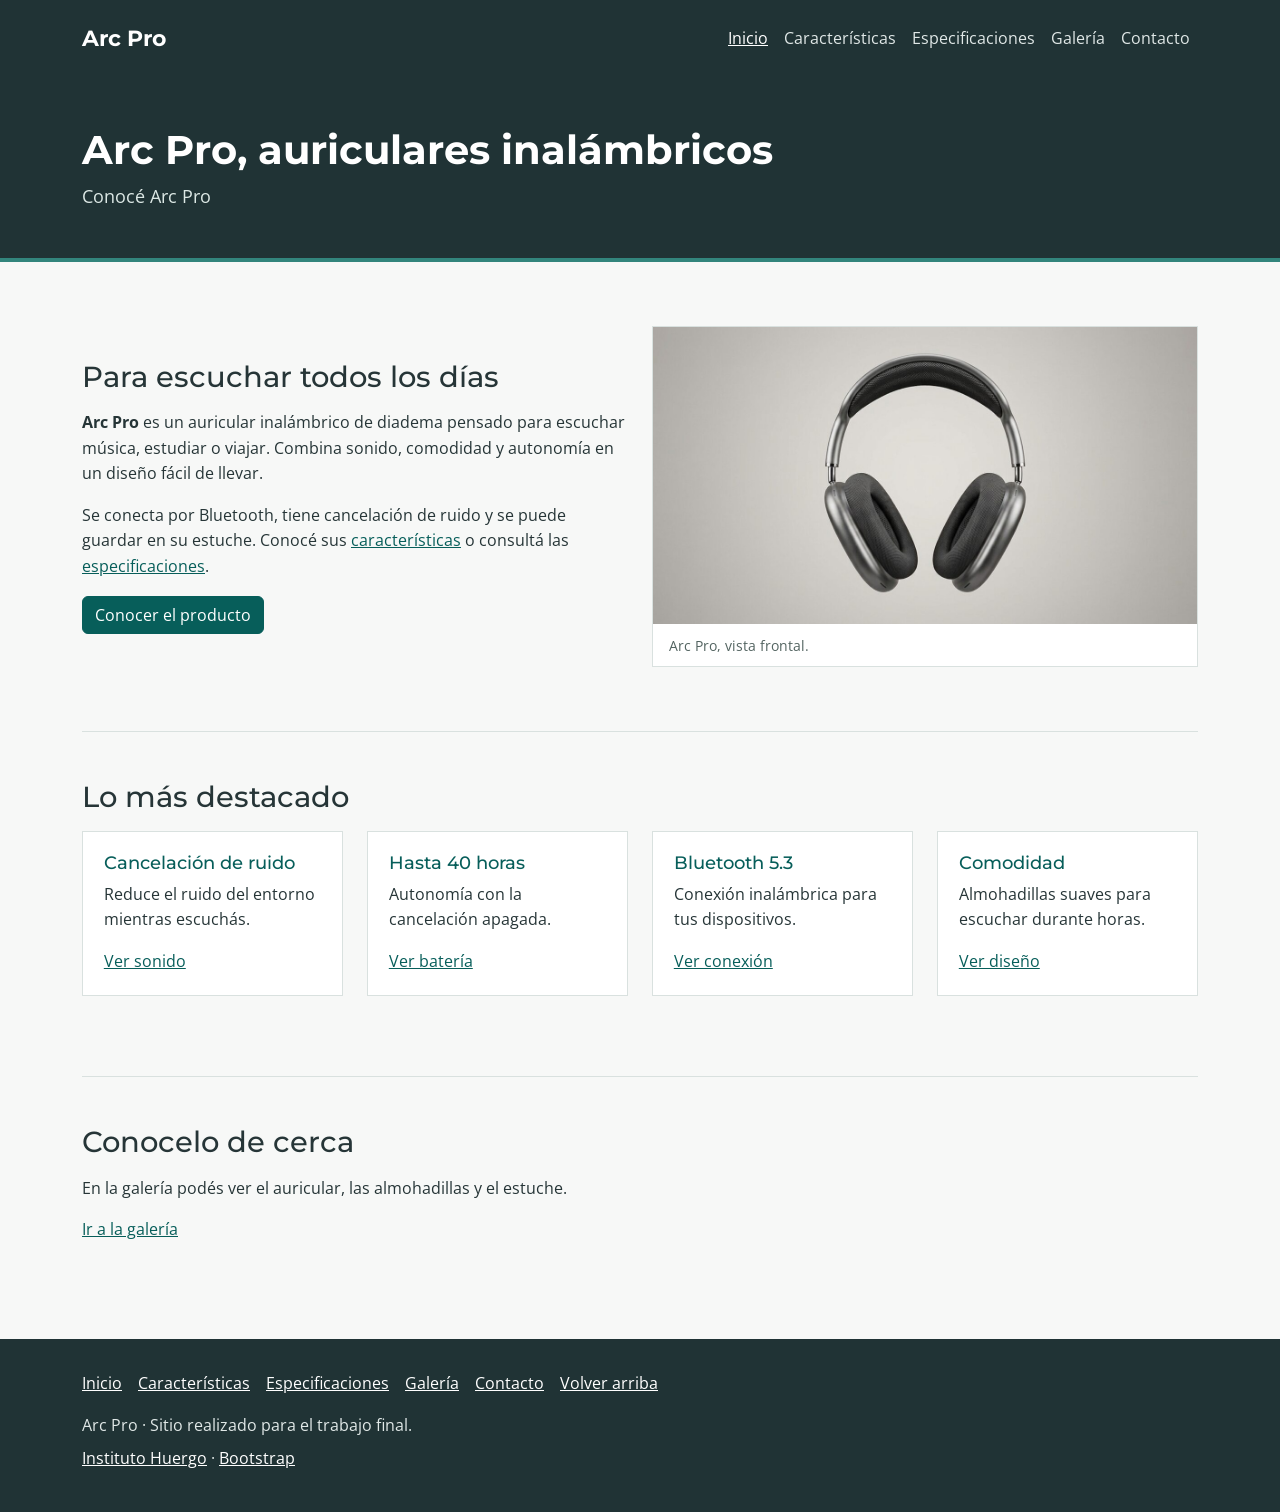
==== index.html @ f51bebc5 "nuevo cambio" ====
<!DOCTYPE html>
<html lang="es">
<head>
  <meta charset="utf-8">
  <meta name="viewport" content="width=device-width, initial-scale=1">
  <meta name="description" content="Auriculares inalámbricos de los auriculares inalámbricos Arc Pro.">
  <title>Auriculares inalámbricos | Arc Pro</title>
  <link rel="preconnect" href="https://fonts.googleapis.com"
  <link rel="preconnect" href="https://fonts.gstatic.com" crossorigin>
  <link href="https://fonts.googleapis.com/css2?family=Montserrat:wght@600;700&amp;family=Open+Sans:wght@400;600&amp;display=swap" rel="stylesheet">
  <link href="https://cdn.jsdelivr.net/npm/bootstrap@5.3.0-alpha3/dist/css/bootstrap.min.css" rel="stylesheet" integrity="sha384-KK94CHFLLe+nY2dmCWGMq91rCGa5gtU4mk92HdvYe+M/SXH301p5ILy+dN9+nJOZ" crossorigin="anonymous">
  <link rel="stylesheet" href="css/estilos.css">
</head>
<body>
<header id="inicio">
  <nav class="navbar navbar-expand-md navbar-dark" aria-label="Navegación principal">
    <div class="container">
      <a class="navbar-brand" href="index.html">Arc Pro</a>
      <button class="navbar-toggler" type="button" data-bs-toggle="collapse" data-bs-target="#menu" aria-controls="menu" aria-expanded="false" aria-label="Mostrar u ocultar el menú"><span class="navbar-toggler-icon"></span></button>
      <div class="collapse navbar-collapse" id="menu">
        <ul class="navbar-nav ms-auto">
        <li class="nav-item"><a class="nav-link active" aria-current="page" href="index.html">Inicio</a></li>
        <li class="nav-item"><a class="nav-link" href="caracteristicas.html">Características</a></li>
        <li class="nav-item"><a class="nav-link" href="especificaciones.html">Especificaciones</a></li>
        <li class="nav-item"><a class="nav-link" href="galeria.html">Galería</a></li>
        <li class="nav-item"><a class="nav-link" href="contacto.html">Contacto</a></li>
        </ul>
      </div>
    </div>
  </nav>
  <div class="container portada">
    <h1>Arc Pro, auriculares inalámbricos</h1>
    <p>Conocé Arc Pro</p>
  </div>
</header>
<main class="container">

<section id="presentacion">
  <div class="row align-items-center">
    <div class="col-12 col-md-6">
      <h2>Para escuchar todos los días</h2>
      <p><strong>Arc Pro</strong> es un auricular inalámbrico de diadema pensado para escuchar música, estudiar o viajar. Combina sonido, comodidad y autonomía en un diseño fácil de llevar.</p>
      <p>Se conecta por Bluetooth, tiene cancelación de ruido y se puede guardar en su estuche. Conocé sus <a href="caracteristicas.html">características</a> o consultá las <a href="especificaciones.html">especificaciones</a>.</p>
      <a class="btn btn-primary" href="caracteristicas.html">Conocer el producto</a>
    </div>
    <div class="col-12 col-md-6">
      <figure>
        <img class="img-fluid" src="imagenes/vista_frontal.jpg" alt="Auriculares de diadema grises vistos de frente">
        <figcaption>Arc Pro, vista frontal.</figcaption>
      </figure>
    </div>
  </div>
</section>
<section id="destacados">
  <h2>Lo más destacado</h2>
  <ul class="row list-unstyled">
    <li class="col-12 col-md-6 col-lg-3"><div class="tarjeta"><h3>Cancelación de ruido</h3><p>Reduce el ruido del entorno mientras escuchás.</p><a href="caracteristicas.html#sonido">Ver sonido</a></div></li>
    <li class="col-12 col-md-6 col-lg-3"><div class="tarjeta"><h3>Hasta 40 horas</h3><p>Autonomía con la cancelación apagada.</p><a href="caracteristicas.html#bateria">Ver batería</a></div></li>
    <li class="col-12 col-md-6 col-lg-3"><div class="tarjeta"><h3>Bluetooth 5.3</h3><p>Conexión inalámbrica para tus dispositivos.</p><a href="caracteristicas.html#conectividad">Ver conexión</a></div></li>
    <li class="col-12 col-md-6 col-lg-3"><div class="tarjeta"><h3>Comodidad</h3><p>Almohadillas suaves para escuchar durante horas.</p><a href="caracteristicas.html#comodidad">Ver diseño</a></div></li>
  </ul>
</section>
<section id="galeria">
  <h2>Conocelo de cerca</h2>
  <p>En la galería podés ver el auricular, las almohadillas y el estuche.</p>
  <a href="galeria.html">Ir a la galería</a>
</section>
</main>
<footer>
  <div class="container">
    <nav aria-label="Navegación del pie">
      <ul class="list-unstyled d-flex flex-wrap gap-3">
        <li><a href="index.html">Inicio</a></li>
        <li><a href="caracteristicas.html">Características</a></li>
        <li><a href="especificaciones.html">Especificaciones</a></li>
        <li><a href="galeria.html">Galería</a></li>
        <li><a href="contacto.html">Contacto</a></li>
        <li><a href="#inicio">Volver arriba</a></li>
      </ul>
    </nav>
    <p>Arc Pro · Sitio realizado para el trabajo final.</p>
    <p><a href="https://www.huergo.edu.ar/">Instituto Huergo</a> · <a href="https://getbootstrap.com/">Bootstrap</a></p>
  </div>
</footer>
<script src="https://cdn.jsdelivr.net/npm/bootstrap@5.3.0-alpha3/dist/js/bootstrap.bundle.min.js" integrity="sha384-ENjdO4Dr2bkBIFxQpeoTz1HIcje39Wm4jDKdf19U8gI4ddQ3GYNS7NTKfAdVQSZe" crossorigin="anonymous"></script>
</body>
</html>
---- css/estilos.css ----
body {
  font-family: 'Open Sans', sans-serif;
  color: #263537;
  background-color: #f7f8f7;
  line-height: 1.6;
}

h1, h2, h3, .navbar-brand {
  font-family: 'Montserrat', sans-serif;
}

h2 {
  font-size: 1.8rem;
  margin-bottom: 1rem;
}

h3 {
  font-size: 1.1rem;
}

a {
  color: #075e5a;
}

a:hover {
  color: #168078;
}

header {
  color: white;
  background-color: #203335;
}

#inicio {
  border-bottom: 4px solid #32857c;
}

.navbar {
  padding: 1rem 0;
}

.navbar-brand {
  font-weight: 700;
  font-size: 1.4rem;
}

.navbar-dark .navbar-nav .nav-link {
  color: #e0e8e7;
}

.navbar-dark .navbar-nav .nav-link:hover,
.navbar-dark .navbar-nav .nav-link.active {
  color: white;
  text-decoration: underline;
}

.portada {
  padding-top: 3rem;
  padding-bottom: 3rem;
}

.portada h1 {
  font-size: 2.5rem;
  font-weight: 700;
}

.portada p {
  font-size: 1.1rem;
  margin-bottom: 0;
  color: #dce8e5;
}

main {
  padding-bottom: 3rem;
}

section {
  padding: 3rem 0;
  border-bottom: 1px solid #d9e1df;
}

section:last-child {
  border-bottom: 0;
}

section p {
  max-width: 680px;
}

figure {
  margin: 1rem 0;
  background-color: white;
  border: 1px solid #d9e1df;
}

figure img {
  display: block;
  width: 100%;
  height: auto;
}

figcaption {
  padding: 0.6rem 1rem;
  color: #536461;
  font-size: 0.9rem;
}

#destacados li {
  margin-bottom: 1rem;
}

.tarjeta {
  height: 100%;
  padding: 1.3rem;
  background-color: white;
  border: 1px solid #d9e1df;
}

.tarjeta h3 {
  color: #075e5a;
}

dt {
  margin-top: 1rem;
  color: #075e5a;
}

dd {
  margin-bottom: 0.3rem;
}

#formulario {
  padding: 1.5rem;
  background-color: white;
  border: 1px solid #d9e1df;
}

.btn-primary {
  background-color: #075e5a;
  border-color: #075e5a;
}

.btn-primary:hover {
  background-color: #064a47;
  border-color: #064a47;
}

.aviso {
  margin-top: 1rem;
  padding: 1.2rem;
  background-color: #e8f1ef;
  border-left: 4px solid #32857c;
}

footer {
  padding: 2rem 0;
  color: #e0e8e7;
  background-color: #203335;
}

footer a {
  color: white;
}

footer a:hover {
  color: #c8e3df;
}

footer p {
  margin-bottom: 0.5rem;
}

@media (max-width: 767px) {
  .portada h1 {
    font-size: 2rem;
  }
  .portada {
    padding: 2rem 0.75rem;
  }
  section {
    padding: 2rem 0;
  }
}
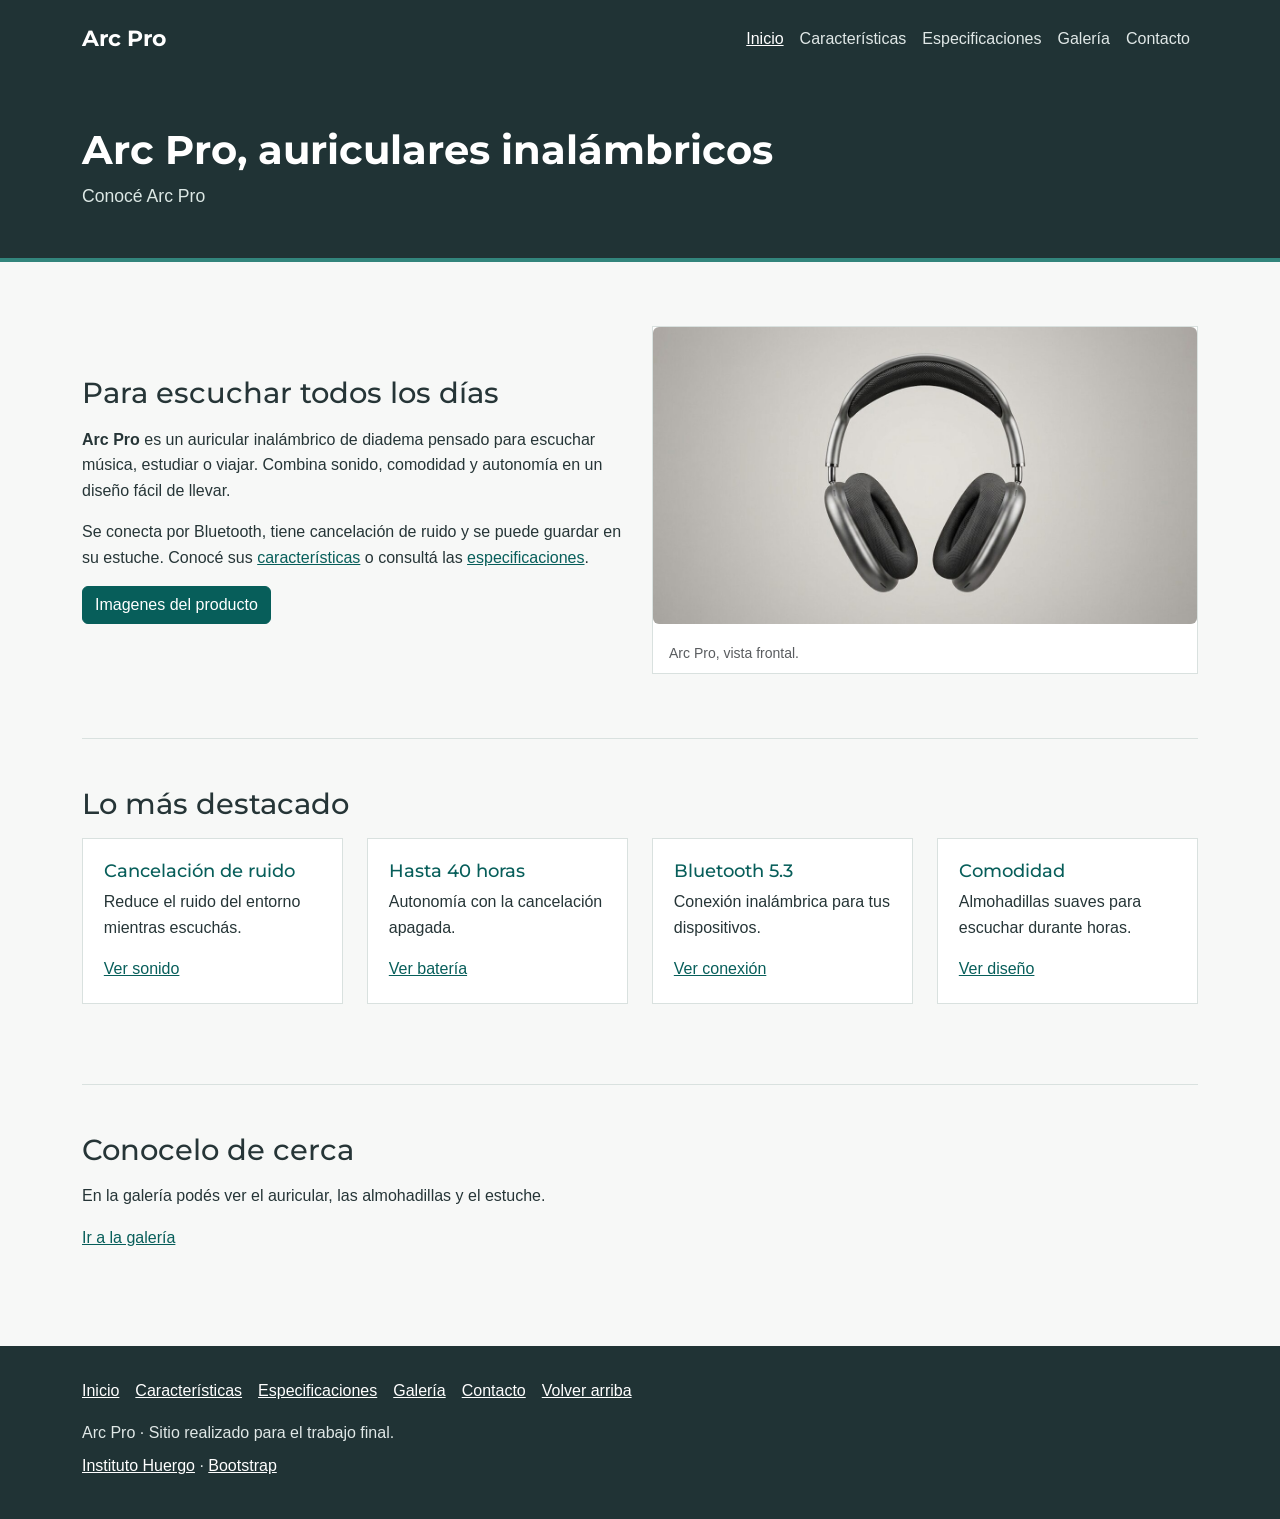
==== commit 1affa26b: "cambie unas pares de cosas" ====
--- a/index.html
+++ b/index.html
@@ -3,12 +3,12 @@
 <head>
   <meta charset="utf-8">
   <meta name="viewport" content="width=device-width, initial-scale=1">
-  <meta name="description" content="Auriculares inalámbricos de los auriculares inalámbricos Arc Pro.">
-  <title>Auriculares inalámbricos | Arc Pro</title>
-  <link rel="preconnect" href="https://fonts.googleapis.com"
+  <title>ARC Pro</title>
+  <link rel="icon" type="image/svg+xml" href="imagenes/logo_web.png">
+  <link rel="preconnect" href="https://fonts.googleapis.com">
   <link rel="preconnect" href="https://fonts.gstatic.com" crossorigin>
-  <link href="https://fonts.googleapis.com/css2?family=Montserrat:wght@600;700&amp;family=Open+Sans:wght@400;600&amp;display=swap" rel="stylesheet">
-  <link href="https://cdn.jsdelivr.net/npm/bootstrap@5.3.0-alpha3/dist/css/bootstrap.min.css" rel="stylesheet" integrity="sha384-KK94CHFLLe+nY2dmCWGMq91rCGa5gtU4mk92HdvYe+M/SXH301p5ILy+dN9+nJOZ" crossorigin="anonymous">
+  <link href="https://fonts.googleapis.com/css2?family=Montserrat:ital,wght@0,100..900;1,100..900&display=swap" rel="stylesheet">
+  <link href="https://cdn.jsdelivr.net/npm/bootstrap@5.3.8/dist/css/bootstrap.min.css" rel="stylesheet">
   <link rel="stylesheet" href="css/estilos.css">
 </head>
 <body>
@@ -16,14 +16,32 @@
   <nav class="navbar navbar-expand-md navbar-dark" aria-label="Navegación principal">
     <div class="container">
       <a class="navbar-brand" href="index.html">Arc Pro</a>
-      <button class="navbar-toggler" type="button" data-bs-toggle="collapse" data-bs-target="#menu" aria-controls="menu" aria-expanded="false" aria-label="Mostrar u ocultar el menú"><span class="navbar-toggler-icon"></span></button>
+      <button class="navbar-toggler" type="button" data-bs-toggle="collapse" data-bs-target="#menu" aria-controls="menu" aria-expanded="false" aria-label="Mostrar u ocultar el menú">
+        <span class="navbar-toggler-icon"></span>
+      </button>
       <div class="collapse navbar-collapse" id="menu">
+        
         <ul class="navbar-nav ms-auto">
-        <li class="nav-item"><a class="nav-link active" aria-current="page" href="index.html">Inicio</a></li>
-        <li class="nav-item"><a class="nav-link" href="caracteristicas.html">Características</a></li>
-        <li class="nav-item"><a class="nav-link" href="especificaciones.html">Especificaciones</a></li>
-        <li class="nav-item"><a class="nav-link" href="galeria.html">Galería</a></li>
-        <li class="nav-item"><a class="nav-link" href="contacto.html">Contacto</a></li>
+
+          <li class="nav-item">
+            <a class="nav-link active" aria-current="page" href="index.html">Inicio</a>
+          </li>
+
+          <li class="nav-item">
+            <a class="nav-link" href="caracteristicas.html">Características</a>
+          </li>
+
+          <li class="nav-item">
+            <a class="nav-link" href="especificaciones.html">Especificaciones</a>
+          </li>
+
+          <li class="nav-item">
+            <a class="nav-link" href="galeria.html">Galería</a>
+          </li>
+
+          <li class="nav-item">
+            <a class="nav-link" href="contacto.html">Contacto</a>
+          </li>
         </ul>
       </div>
     </div>
@@ -41,12 +59,13 @@
       <h2>Para escuchar todos los días</h2>
       <p><strong>Arc Pro</strong> es un auricular inalámbrico de diadema pensado para escuchar música, estudiar o viajar. Combina sonido, comodidad y autonomía en un diseño fácil de llevar.</p>
       <p>Se conecta por Bluetooth, tiene cancelación de ruido y se puede guardar en su estuche. Conocé sus <a href="caracteristicas.html">características</a> o consultá las <a href="especificaciones.html">especificaciones</a>.</p>
-      <a class="btn btn-primary" href="caracteristicas.html">Conocer el producto</a>
+
+      <a class="btn btn-primary" href="galeria.html">Imagenes del producto</a>
     </div>
     <div class="col-12 col-md-6">
-      <figure>
-        <img class="img-fluid" src="imagenes/vista_frontal.jpg" alt="Auriculares de diadema grises vistos de frente">
-        <figcaption>Arc Pro, vista frontal.</figcaption>
+      <figure class="figure">
+        <img src="imagenes/vista_frontal.jpg" class="figure-img img-fluid rounded">
+        <figcaption class="figure-caption">Arc Pro, vista frontal.</figcaption>
       </figure>
     </div>
   </div>
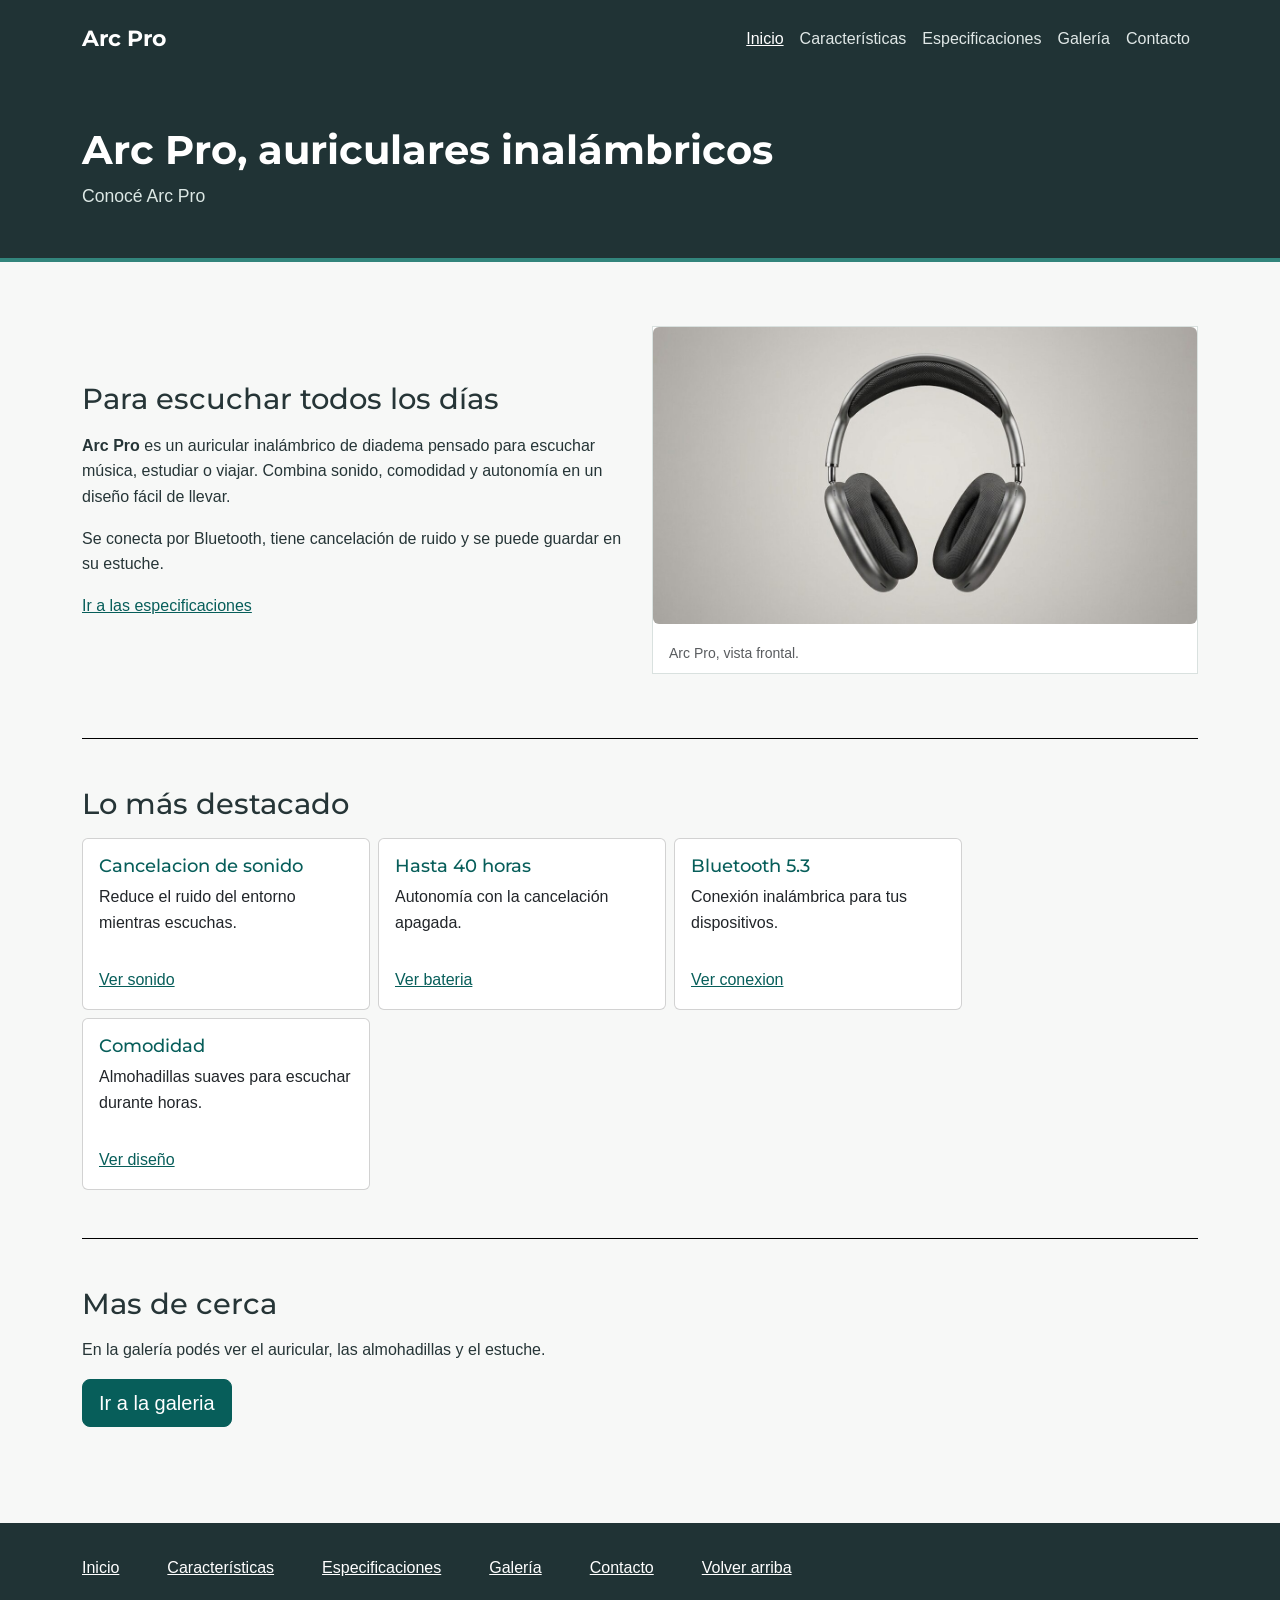
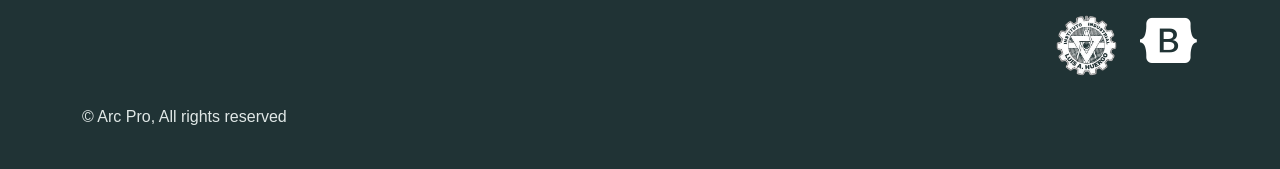
==== commit 86d1c3aa: "terminado - falta el css" ====
--- a/index.html
+++ b/index.html
@@ -8,6 +8,7 @@
   <link rel="preconnect" href="https://fonts.googleapis.com">
   <link rel="preconnect" href="https://fonts.gstatic.com" crossorigin>
   <link href="https://fonts.googleapis.com/css2?family=Montserrat:ital,wght@0,100..900;1,100..900&display=swap" rel="stylesheet">
+  <link rel="stylesheet" href="https://cdnjs.cloudflare.com/ajax/libs/font-awesome/6.7.2/css/all.min.css">
   <link href="https://cdn.jsdelivr.net/npm/bootstrap@5.3.8/dist/css/bootstrap.min.css" rel="stylesheet">
   <link rel="stylesheet" href="css/estilos.css">
 </head>
@@ -20,9 +21,7 @@
         <span class="navbar-toggler-icon"></span>
       </button>
       <div class="collapse navbar-collapse" id="menu">
-        
         <ul class="navbar-nav ms-auto">
-
           <li class="nav-item">
             <a class="nav-link active" aria-current="page" href="index.html">Inicio</a>
           </li>
@@ -58,9 +57,8 @@
     <div class="col-12 col-md-6">
       <h2>Para escuchar todos los días</h2>
       <p><strong>Arc Pro</strong> es un auricular inalámbrico de diadema pensado para escuchar música, estudiar o viajar. Combina sonido, comodidad y autonomía en un diseño fácil de llevar.</p>
-      <p>Se conecta por Bluetooth, tiene cancelación de ruido y se puede guardar en su estuche. Conocé sus <a href="caracteristicas.html">características</a> o consultá las <a href="especificaciones.html">especificaciones</a>.</p>
-
-      <a class="btn btn-primary" href="galeria.html">Imagenes del producto</a>
+      <p>Se conecta por Bluetooth, tiene cancelación de ruido y se puede guardar en su estuche.</p>
+      <a href="especificaciones.html">Ir a las especificaciones</a>
     </div>
     <div class="col-12 col-md-6">
       <figure class="figure">
@@ -70,37 +68,93 @@
     </div>
   </div>
 </section>
+
 <section id="destacados">
   <h2>Lo más destacado</h2>
-  <ul class="row list-unstyled">
-    <li class="col-12 col-md-6 col-lg-3"><div class="tarjeta"><h3>Cancelación de ruido</h3><p>Reduce el ruido del entorno mientras escuchás.</p><a href="caracteristicas.html#sonido">Ver sonido</a></div></li>
-    <li class="col-12 col-md-6 col-lg-3"><div class="tarjeta"><h3>Hasta 40 horas</h3><p>Autonomía con la cancelación apagada.</p><a href="caracteristicas.html#bateria">Ver batería</a></div></li>
-    <li class="col-12 col-md-6 col-lg-3"><div class="tarjeta"><h3>Bluetooth 5.3</h3><p>Conexión inalámbrica para tus dispositivos.</p><a href="caracteristicas.html#conectividad">Ver conexión</a></div></li>
-    <li class="col-12 col-md-6 col-lg-3"><div class="tarjeta"><h3>Comodidad</h3><p>Almohadillas suaves para escuchar durante horas.</p><a href="caracteristicas.html#comodidad">Ver diseño</a></div></li>
-  </ul>
+  <div class="d-flex flex-wrap gap-2">
+    <div class="card" style="width: 18rem;">
+      <div class="card-body">
+        <h3 class="card-title">Cancelacion de sonido</h3>
+        <p class="card-text">Reduce el ruido del entorno mientras escuchas.</p>
+      </div>
+      <div class="card-body">
+        <a href="caracteristicas.html#sonido" class="card-link">Ver sonido</a>
+      </div>
+    </div>
+    <div class="card" style="width: 18rem;">
+      <div class="card-body">
+        <h3 class="card-title">Hasta 40 horas</h3>
+        <p class="card-text">Autonomía con la cancelación apagada.</p>
+      </div>
+      <div class="card-body">
+        <a href="caracteristicas.html#bateria" class="card-link">Ver bateria</a>
+      </div>
+    </div>
+    <div class="card" style="width: 18rem;">
+      <div class="card-body">
+        <h3 class="card-title">Bluetooth 5.3</h3>
+        <p class="card-text">Conexión inalámbrica para tus dispositivos.</p>
+      </div>
+      <div class="card-body">
+        <a href="caracteristicas.html#conectividad" class="card-link">Ver conexion</a>
+      </div>
+    </div>
+    <div class="card" style="width: 18rem;">
+      <div class="card-body">
+        <h3 class="card-title">Comodidad</h3>
+        <p class="card-text">Almohadillas suaves para escuchar durante horas.</p>
+      </div>
+      <div class="card-body">
+        <a href="caracteristicas.html#comodidad" class="card-link">Ver diseño</a>
+      </div>
+    </div>
+  </div>
 </section>
+
 <section id="galeria">
-  <h2>Conocelo de cerca</h2>
+  <h2>Mas de cerca</h2>
   <p>En la galería podés ver el auricular, las almohadillas y el estuche.</p>
-  <a href="galeria.html">Ir a la galería</a>
+  <a class="btn btn-primary btn-lg" href="galeria.html">Ir a la galeria</a>
 </section>
 </main>
+
+
 <footer>
   <div class="container">
-    <nav aria-label="Navegación del pie">
-      <ul class="list-unstyled d-flex flex-wrap gap-3">
-        <li><a href="index.html">Inicio</a></li>
-        <li><a href="caracteristicas.html">Características</a></li>
-        <li><a href="especificaciones.html">Especificaciones</a></li>
-        <li><a href="galeria.html">Galería</a></li>
-        <li><a href="contacto.html">Contacto</a></li>
-        <li><a href="#inicio">Volver arriba</a></li>
+      <ul class="list-unstyled d-flex flex-wrap gap-5">
+        <li>
+          <a href="index.html">Inicio</a>
+        </li>
+        <li>
+          <a href="caracteristicas.html">Características</a>
+        </li>
+        <li>
+          <a href="especificaciones.html">Especificaciones</a>
+        </li>
+        <li>
+          <a href="galeria.html">Galería</a>
+        </li>
+        <li>
+          <a href="contacto.html">Contacto</a>
+        </li>
+        <li>
+          <a href="#inicio">Volver arriba</a>
+        </li>
+
       </ul>
-    </nav>
-    <p>Arc Pro · Sitio realizado para el trabajo final.</p>
-    <p><a href="https://www.huergo.edu.ar/">Instituto Huergo</a> · <a href="https://getbootstrap.com/">Bootstrap</a></p>
+
+    <div class="redes_der">
+      <a href="https://www.huergo.edu.ar/" target="_blank">
+        <img src="imagenes/logo_huergo.png" alt="logo del huergo" width="65" height="65">
+      </a>
+      <a href="https://getbootstrap.com/" target="_blank">
+          <i class="fa-brands fa-bootstrap"></i>
+      </a>
+    </div>
+    <p class= full_izq > © Arc Pro, All rights reserved</p>
   </div>
 </footer>
+
 <script src="https://cdn.jsdelivr.net/npm/bootstrap@5.3.0-alpha3/dist/js/bootstrap.bundle.min.js" integrity="sha384-ENjdO4Dr2bkBIFxQpeoTz1HIcje39Wm4jDKdf19U8gI4ddQ3GYNS7NTKfAdVQSZe" crossorigin="anonymous"></script>
 </body>
 </html>
--- a/css/estilos.css
+++ b/css/estilos.css
@@ -76,7 +76,7 @@
 
 section {
   padding: 3rem 0;
-  border-bottom: 1px solid #d9e1df;
+  border-bottom: 1px solid #000000;
 }
 
 section:last-child {
@@ -109,14 +109,7 @@
   margin-bottom: 1rem;
 }
 
-.tarjeta {
-  height: 100%;
-  padding: 1.3rem;
-  background-color: white;
-  border: 1px solid #d9e1df;
-}
-
-.tarjeta h3 {
+.card-body h3 {
   color: #075e5a;
 }
 
@@ -170,6 +163,18 @@
   margin-bottom: 0.5rem;
 }
 
+.full_izq {
+    text-align: left;
+    padding-left: 0px;
+}
+.redes_der {
+    display: flex;
+    justify-content: right;
+    gap: 20px;
+    font-size: 52px;
+    margin: 20px 0;
+}
+
 @media (max-width: 767px) {
   .portada h1 {
     font-size: 2rem;
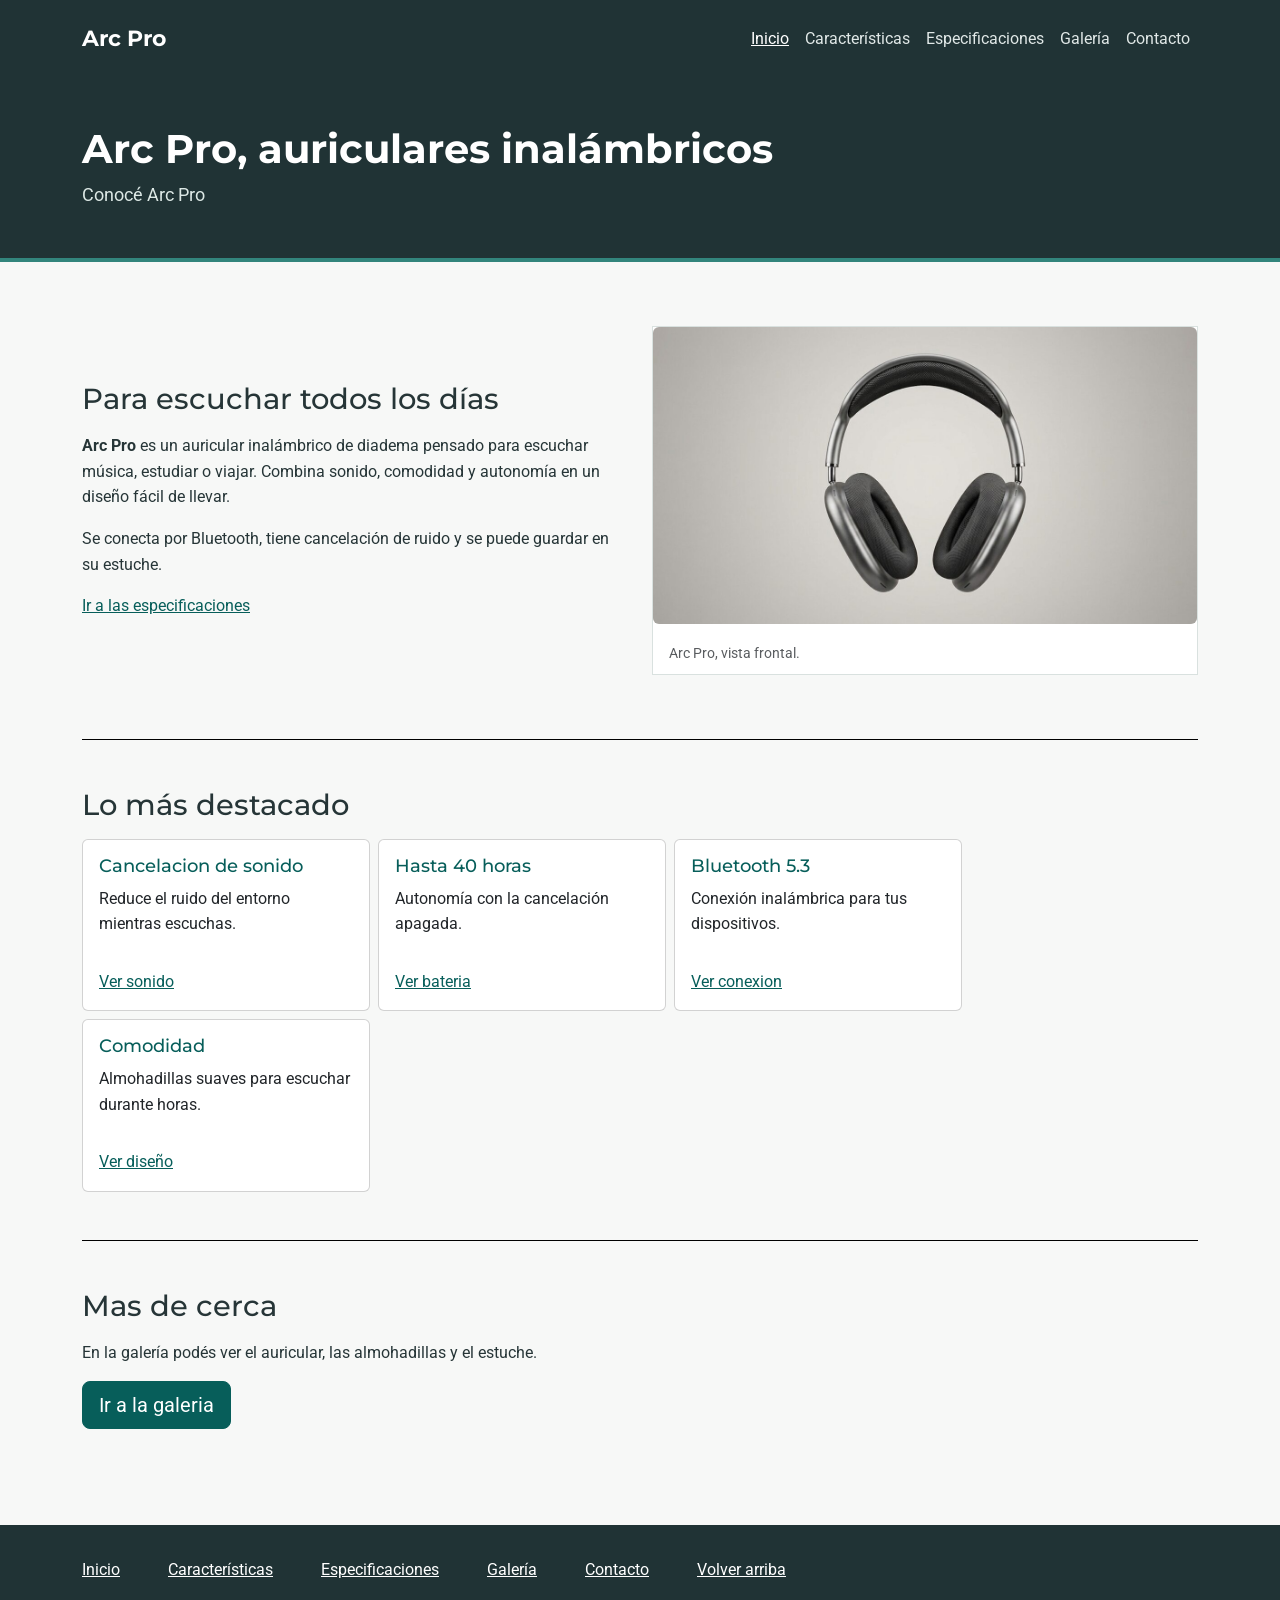
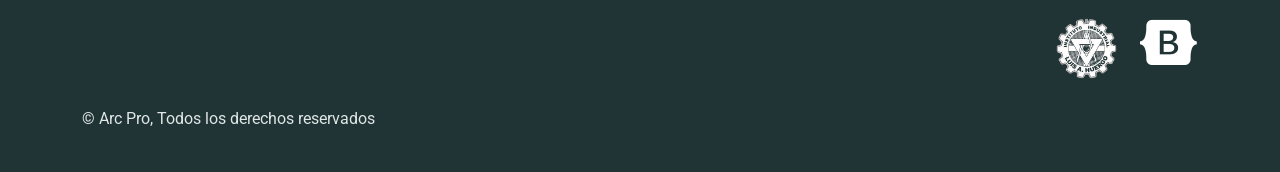
==== commit 08137509: "TERMINADO Falta sacar lo de font-awesome que no se puede usar y antes de entregar poner la carpeta s" ====
--- a/index.html
+++ b/index.html
@@ -4,10 +4,11 @@
   <meta charset="utf-8">
   <meta name="viewport" content="width=device-width, initial-scale=1">
   <title>ARC Pro</title>
-  <link rel="icon" type="image/svg+xml" href="imagenes/logo_web.png">
+  <link rel="icon" type="image/png" href="imagenes/logo_web.png">
   <link rel="preconnect" href="https://fonts.googleapis.com">
   <link rel="preconnect" href="https://fonts.gstatic.com" crossorigin>
   <link href="https://fonts.googleapis.com/css2?family=Montserrat:ital,wght@0,100..900;1,100..900&display=swap" rel="stylesheet">
+  <link href="https://fonts.googleapis.com/css2?family=Roboto:ital,wght@0,100..900;1,100..900&display=swap" rel="stylesheet">
   <link rel="stylesheet" href="https://cdnjs.cloudflare.com/ajax/libs/font-awesome/6.7.2/css/all.min.css">
   <link href="https://cdn.jsdelivr.net/npm/bootstrap@5.3.8/dist/css/bootstrap.min.css" rel="stylesheet">
   <link rel="stylesheet" href="css/estilos.css">
@@ -62,7 +63,7 @@
     </div>
     <div class="col-12 col-md-6">
       <figure class="figure">
-        <img src="imagenes/vista_frontal.jpg" class="figure-img img-fluid rounded">
+        <img src="imagenes/vista_frontal.jpg" alt="Auriculares grises vistos de frente" class="figure-img img-fluid rounded">
         <figcaption class="figure-caption">Arc Pro, vista frontal.</figcaption>
       </figure>
     </div>
@@ -72,7 +73,7 @@
 <section id="destacados">
   <h2>Lo más destacado</h2>
   <div class="d-flex flex-wrap gap-2">
-    <div class="card" style="width: 18rem;">
+    <div class="card tarjeta">
       <div class="card-body">
         <h3 class="card-title">Cancelacion de sonido</h3>
         <p class="card-text">Reduce el ruido del entorno mientras escuchas.</p>
@@ -81,7 +82,7 @@
         <a href="caracteristicas.html#sonido" class="card-link">Ver sonido</a>
       </div>
     </div>
-    <div class="card" style="width: 18rem;">
+    <div class="card tarjeta">
       <div class="card-body">
         <h3 class="card-title">Hasta 40 horas</h3>
         <p class="card-text">Autonomía con la cancelación apagada.</p>
@@ -90,7 +91,7 @@
         <a href="caracteristicas.html#bateria" class="card-link">Ver bateria</a>
       </div>
     </div>
-    <div class="card" style="width: 18rem;">
+    <div class="card tarjeta">
       <div class="card-body">
         <h3 class="card-title">Bluetooth 5.3</h3>
         <p class="card-text">Conexión inalámbrica para tus dispositivos.</p>
@@ -99,7 +100,7 @@
         <a href="caracteristicas.html#conectividad" class="card-link">Ver conexion</a>
       </div>
     </div>
-    <div class="card" style="width: 18rem;">
+    <div class="card tarjeta">
       <div class="card-body">
         <h3 class="card-title">Comodidad</h3>
         <p class="card-text">Almohadillas suaves para escuchar durante horas.</p>
@@ -151,7 +152,7 @@
           <i class="fa-brands fa-bootstrap"></i>
       </a>
     </div>
-    <p class= full_izq > © Arc Pro, All rights reserved</p>
+    <p class= full_izq > © Arc Pro, Todos los derechos reservados</p>
   </div>
 </footer>
 
--- a/css/estilos.css
+++ b/css/estilos.css
@@ -1,5 +1,6 @@
+/*FUENTE Y TEXTO*/
 body {
-  font-family: 'Open Sans', sans-serif;
+  font-family: 'Roboto', sans-serif;
   color: #263537;
   background-color: #f7f8f7;
   line-height: 1.6;
@@ -10,14 +11,24 @@
 }
 
 h2 {
-  font-size: 1.8rem;
-  margin-bottom: 1rem;
+  font-size: 29px;
+  margin-bottom: 16px;
 }
 
 h3 {
-  font-size: 1.1rem;
-}
-
+  font-size: 18px;
+}
+
+section p {
+  max-width: 680px;
+}
+
+.card-body h3 {
+  color: #075e5a;
+}
+
+
+/*ENLACES*/
 a {
   color: #075e5a;
 }
@@ -26,6 +37,8 @@
   color: #168078;
 }
 
+
+/*HEADER - MENU*/
 header {
   color: white;
   background-color: #203335;
@@ -36,12 +49,12 @@
 }
 
 .navbar {
-  padding: 1rem 0;
+  padding: 16px 0;
 }
 
 .navbar-brand {
   font-weight: 700;
-  font-size: 1.4rem;
+  font-size: 22px;
 }
 
 .navbar-dark .navbar-nav .nav-link {
@@ -54,28 +67,32 @@
   text-decoration: underline;
 }
 
+
+/*PORTADA*/
 .portada {
-  padding-top: 3rem;
-  padding-bottom: 3rem;
+  padding-top: 48px;
+  padding-bottom: 48px;
 }
 
 .portada h1 {
-  font-size: 2.5rem;
+  font-size: 40px;
   font-weight: 700;
 }
 
 .portada p {
-  font-size: 1.1rem;
+  font-size: 18px;
   margin-bottom: 0;
   color: #dce8e5;
 }
 
+
+/*CONTENIDO Y SECCIONES*/
 main {
-  padding-bottom: 3rem;
+  padding-bottom: 48px;
 }
 
 section {
-  padding: 3rem 0;
+  padding: 48px 0;
   border-bottom: 1px solid #000000;
 }
 
@@ -83,12 +100,14 @@
   border-bottom: 0;
 }
 
-section p {
-  max-width: 680px;
-}
-
+.tarjeta {
+  width: 288px;
+}
+
+
+/*IMAGENES*/
 figure {
-  margin: 1rem 0;
+  margin: 16px 0;
   background-color: white;
   border: 1px solid #d9e1df;
 }
@@ -100,34 +119,32 @@
 }
 
 figcaption {
-  padding: 0.6rem 1rem;
+  padding: 10px 16px;
   color: #536461;
-  font-size: 0.9rem;
-}
-
-#destacados li {
-  margin-bottom: 1rem;
-}
-
-.card-body h3 {
+  font-size: 14px;
+}
+
+
+/*LISTA DE TEXTO*/
+dt {
+  margin-top: 16px;
   color: #075e5a;
 }
 
-dt {
-  margin-top: 1rem;
-  color: #075e5a;
-}
-
 dd {
-  margin-bottom: 0.3rem;
-}
-
+  margin-bottom: 5px;
+}
+
+
+/*FORMULARIO*/
 #formulario {
-  padding: 1.5rem;
+  padding: 24px;
   background-color: white;
   border: 1px solid #d9e1df;
 }
 
+
+/*BOTON PRINCIPAL*/
 .btn-primary {
   background-color: #075e5a;
   border-color: #075e5a;
@@ -138,15 +155,10 @@
   border-color: #064a47;
 }
 
-.aviso {
-  margin-top: 1rem;
-  padding: 1.2rem;
-  background-color: #e8f1ef;
-  border-left: 4px solid #32857c;
-}
-
+
+/*FOOTER*/
 footer {
-  padding: 2rem 0;
+  padding: 32px 0;
   color: #e0e8e7;
   background-color: #203335;
 }
@@ -160,29 +172,34 @@
 }
 
 footer p {
-  margin-bottom: 0.5rem;
+  margin-bottom: 8px;
 }
 
 .full_izq {
-    text-align: left;
-    padding-left: 0px;
-}
+  text-align: left;
+  padding-left: 0;
+}
+
 .redes_der {
-    display: flex;
-    justify-content: right;
-    gap: 20px;
-    font-size: 52px;
-    margin: 20px 0;
-}
-
+  display: flex;
+  justify-content: right;
+  gap: 20px;
+  font-size: 52px;
+  margin: 20px 0;
+}
+
+
+/*PANTALLA*/
 @media (max-width: 767px) {
   .portada h1 {
-    font-size: 2rem;
+    font-size: 32px;
   }
+
   .portada {
-    padding: 2rem 0.75rem;
+    padding: 32px 12px;
   }
+
   section {
-    padding: 2rem 0;
+    padding: 32px 0;
   }
-}
+}
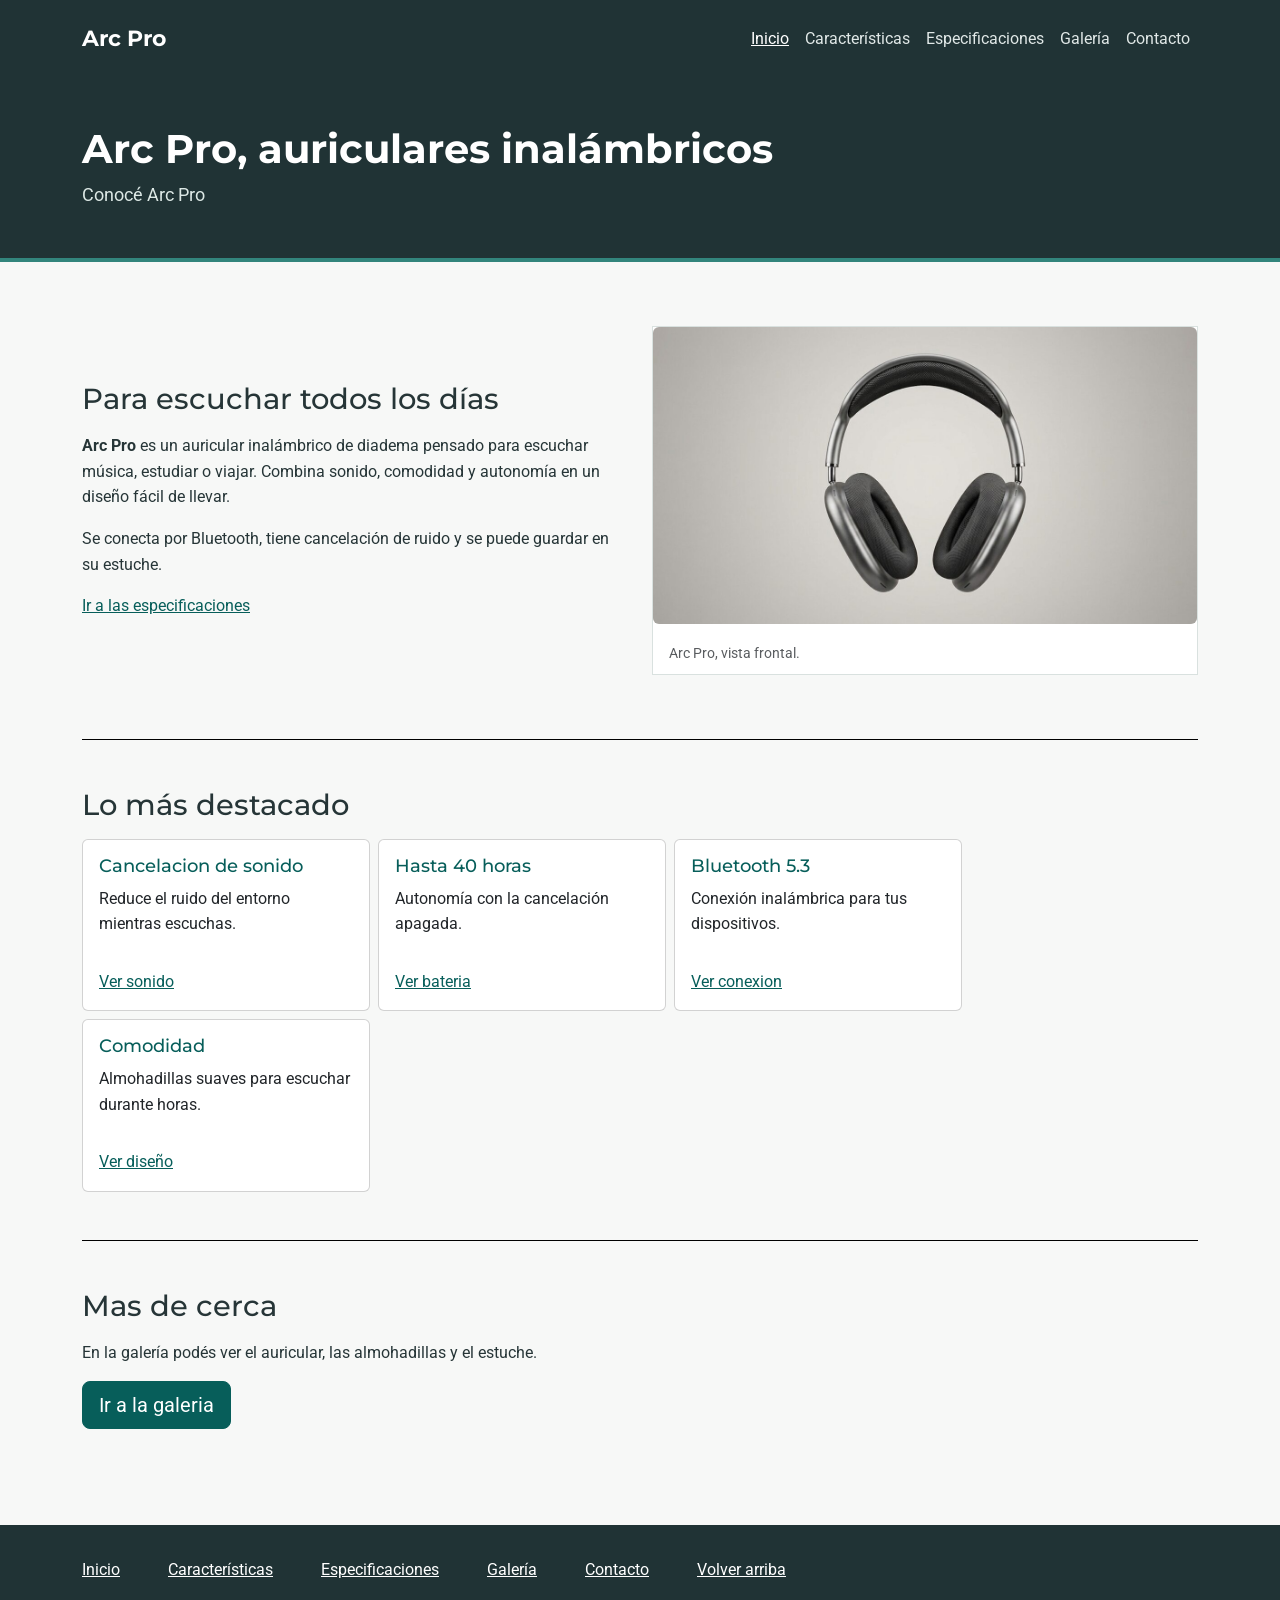
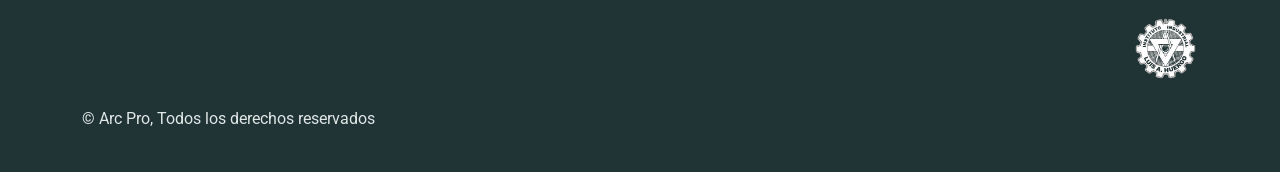
==== commit edbfd9fe: "a a" ====
--- a/index.html
+++ b/index.html
@@ -9,7 +9,6 @@
   <link rel="preconnect" href="https://fonts.gstatic.com" crossorigin>
   <link href="https://fonts.googleapis.com/css2?family=Montserrat:ital,wght@0,100..900;1,100..900&display=swap" rel="stylesheet">
   <link href="https://fonts.googleapis.com/css2?family=Roboto:ital,wght@0,100..900;1,100..900&display=swap" rel="stylesheet">
-  <link rel="stylesheet" href="https://cdnjs.cloudflare.com/ajax/libs/font-awesome/6.7.2/css/all.min.css">
   <link href="https://cdn.jsdelivr.net/npm/bootstrap@5.3.8/dist/css/bootstrap.min.css" rel="stylesheet">
   <link rel="stylesheet" href="css/estilos.css">
 </head>
@@ -148,14 +147,11 @@
       <a href="https://www.huergo.edu.ar/" target="_blank">
         <img src="imagenes/logo_huergo.png" alt="logo del huergo" width="65" height="65">
       </a>
-      <a href="https://getbootstrap.com/" target="_blank">
-          <i class="fa-brands fa-bootstrap"></i>
-      </a>
     </div>
     <p class= full_izq > © Arc Pro, Todos los derechos reservados</p>
   </div>
 </footer>
 
-<script src="https://cdn.jsdelivr.net/npm/bootstrap@5.3.0-alpha3/dist/js/bootstrap.bundle.min.js" integrity="sha384-ENjdO4Dr2bkBIFxQpeoTz1HIcje39Wm4jDKdf19U8gI4ddQ3GYNS7NTKfAdVQSZe" crossorigin="anonymous"></script>
+<script src="https://cdn.jsdelivr.net/npm/bootstrap@5.3.8/dist/js/bootstrap.bundle.min.js" crossorigin="anonymous"></script>
 </body>
 </html>
